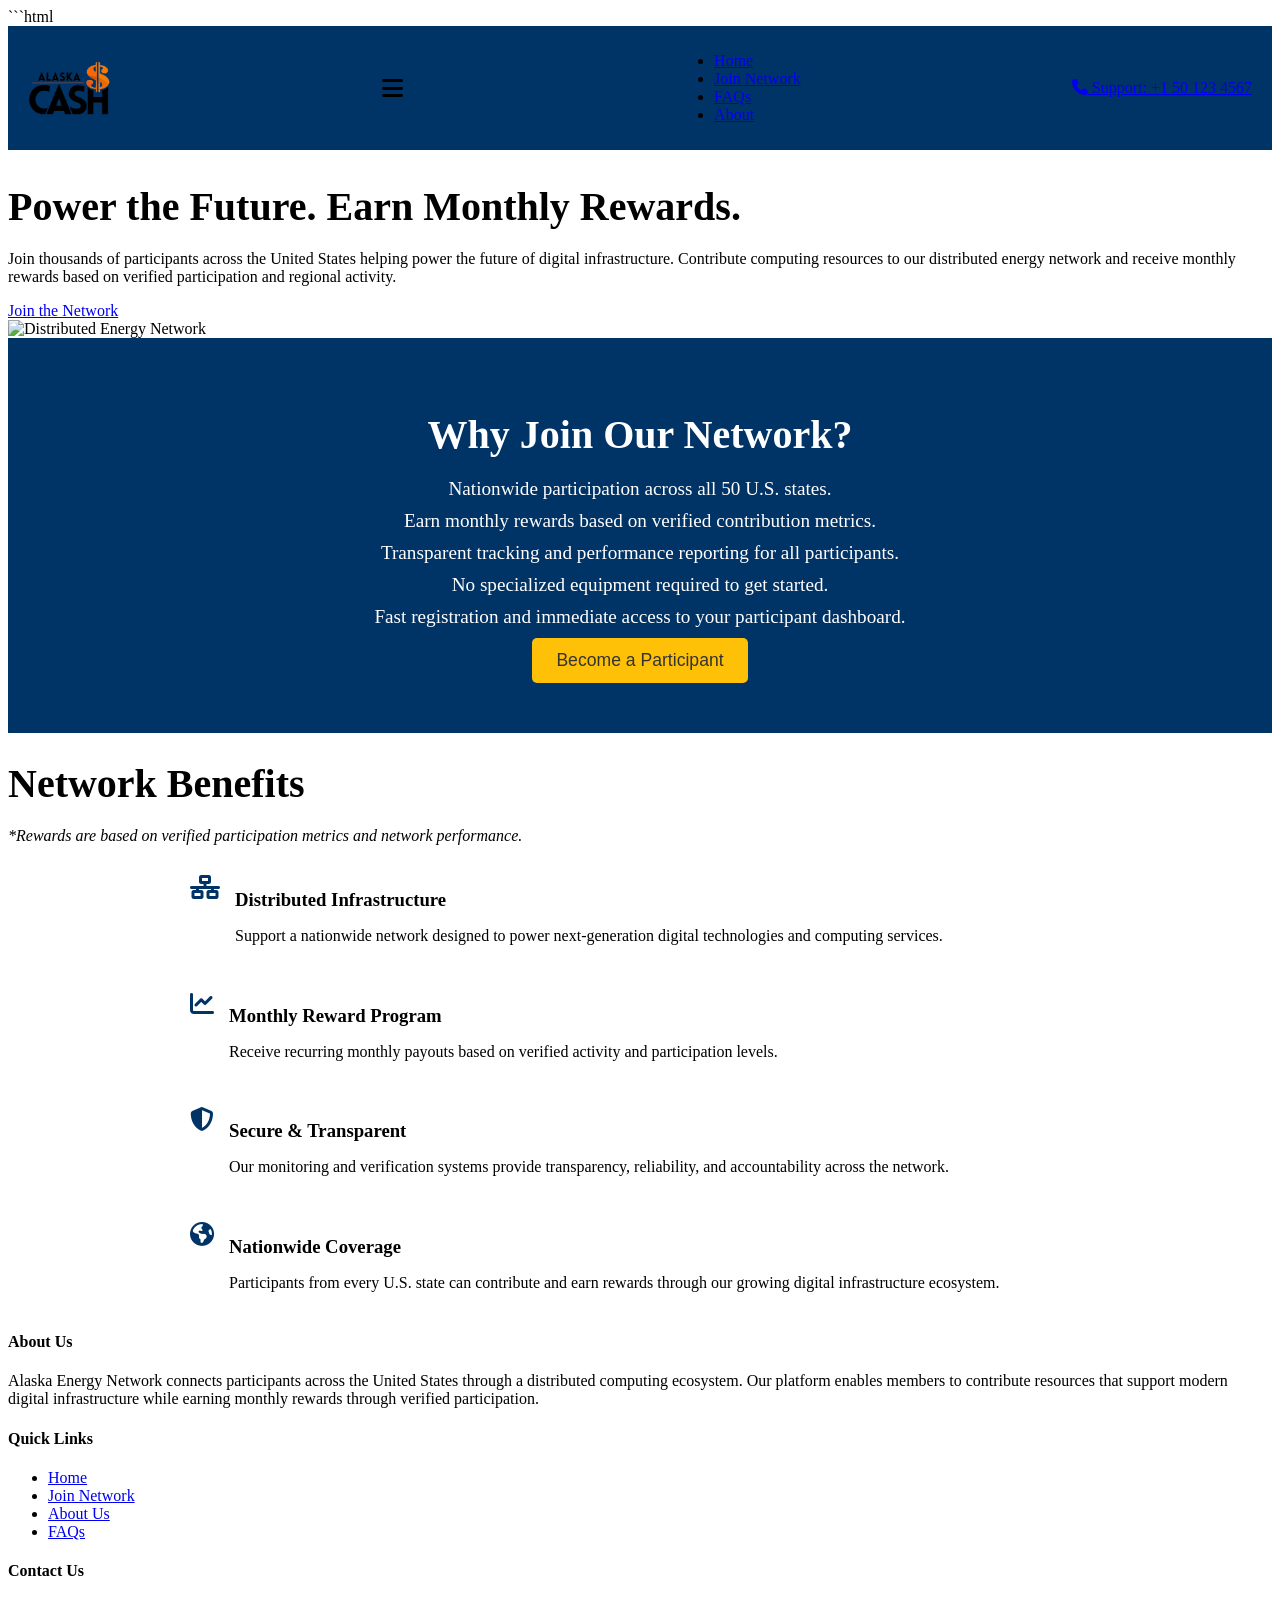
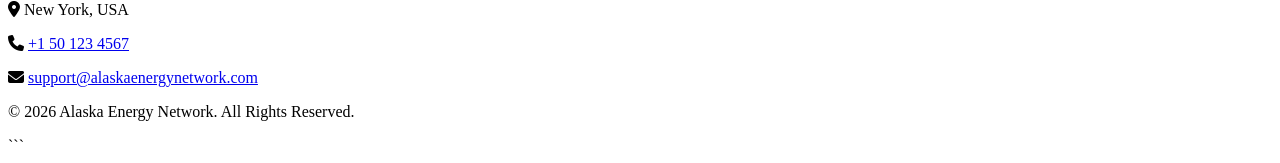
==== index.html @ 3e3c53ba "Update index.html" ====
```html
<!DOCTYPE html>
<html lang="en">
<head>
    <meta charset="UTF-8" />
    <meta name="viewport" content="width=device-width, initial-scale=1.0" />
    <title>Alaska Energy Network - Earn Monthly Rewards</title>

    <link rel="stylesheet" href="style.css" />
    <link rel="stylesheet" href="https://cdnjs.cloudflare.com/ajax/libs/font-awesome/6.7.2/css/all.min.css" />
    <link rel="stylesheet" href="https://fonts.googleapis.com/css2?family=Material+Symbols+Outlined" />

    <style>
        header {
            display: flex;
            align-items: center;
            justify-content: space-between;
            padding: 10px 20px;
            background: #003366;
            position: sticky;
            top: 0;
            z-index: 100;
        }

        .logo {
            display: flex;
            align-items: center;
            gap: 10px;
            font-size: 22px;
            font-weight: bold;
            color: #fff;
        }

        .logo-img {
            height: 55px;
            width: auto;
            object-fit: contain;
        }

        nav {
            display: flex;
        }

        nav.active {
            display: block;
        }

        .membership-info {
            background-color: #003366;
            color: white;
            padding: 40px 20px;
            text-align: center;
        }

        .member-info-container {
            max-width: 1200px;
            margin: 10px auto;
        }

        .member-info-container p {
            color: #fff;
        }

        h1 {
            font-size: 2.5em;
            margin-bottom: 20px;
        }

        .fee,
        .shares,
        .payment-terms,
        .membership-status,
        .loan-info {
            font-size: 1.2em;
            margin: 10px 0;
        }

        .cta-button {
            background-color: #FFC107;
            color: #333;
            border: none;
            padding: 12px 24px;
            font-size: 1.1rem;
            cursor: pointer;
            border-radius: 5px;
            transition: background-color 0.3s;
        }

        .cta-button a {
            text-decoration: none;
            color: #333;
        }

        .cta-button:hover {
            background-color: #FFCA2C;
        }

        .feature-item {
            display: flex;
            align-items: flex-start;
            gap: 15px;
            max-width: 900px;
            margin: 25px auto;
            text-align: left;
        }

        .feature-item i {
            margin-top: 5px;
            color: #003366;
            font-size: 24px;
        }

        .feature-item h3 {
            margin-bottom: 5px;
        }
    </style>
</head>

<body>

<header>
    <div class="logo">
        <img src="../assets/logo.png" alt="Alaska Energy Network Logo" class="logo-img" />
    </div>

    <i class="fa-solid fa-bars fa-xl"></i>

    <nav>
        <ul>
            <li><a href="./index.html" class="active">Home</a></li>
            <li><a href="./register.php">Join Network</a></li>
            <li><a href="./faqs.html">FAQs</a></li>
            <li><a href="./about.html">About</a></li>
        </ul>
    </nav>

    <div class="phone">
        <a href="tel:+1501234567">
            <i class="fa-solid fa-phone"></i>
            Support: +1 50 123 4567
        </a>
    </div>
</header>

<section class="hero">
    <div class="hero-container">
        <div class="hero-content">

            <div class="hero-text">
                <h1>Power the Future. Earn Monthly Rewards.</h1>

                <p>
                    Join thousands of participants across the United States helping
                    power the future of digital infrastructure. Contribute computing
                    resources to our distributed energy network and receive monthly
                    rewards based on verified participation and regional activity.
                </p>

                <a href="register.php" class="btn">
                    Join the Network
                </a>
            </div>

            <div class="hero-image">
                <img src="../assets/Savings-cuate.png"
                    alt="Distributed Energy Network" />
            </div>

        </div>
    </div>
</section>

<section class="membership-info">
    <div class="member-info-container">

        <h1>Why Join Our Network?</h1>

        <p class="fee">
            Nationwide participation across all 50 U.S. states.
        </p>

        <p class="shares">
            Earn monthly rewards based on verified contribution metrics.
        </p>

        <p class="payment-terms">
            Transparent tracking and performance reporting for all participants.
        </p>

        <p class="membership-status">
            No specialized equipment required to get started.
        </p>

        <p class="loan-info">
            Fast registration and immediate access to your participant dashboard.
        </p>

        <button class="cta-button">
            <a href="register.php">
                Become a Participant
            </a>
        </button>

    </div>
</section>

<div class="container-loan-container">

    <h1>Network Benefits</h1>

    <p id="payslip" style="font-style: italic;">
        *Rewards are based on verified participation metrics and network performance.
    </p>

    <div class="feature-item">
        <i class="fa-solid fa-network-wired"></i>

        <div>
            <h3>Distributed Infrastructure</h3>
            <p>
                Support a nationwide network designed to power next-generation
                digital technologies and computing services.
            </p>
        </div>
    </div>

    <div class="feature-item">
        <i class="fa-solid fa-chart-line"></i>

        <div>
            <h3>Monthly Reward Program</h3>
            <p>
                Receive recurring monthly payouts based on verified activity
                and participation levels.
            </p>
        </div>
    </div>

    <div class="feature-item">
        <i class="fa-solid fa-shield-halved"></i>

        <div>
            <h3>Secure & Transparent</h3>
            <p>
                Our monitoring and verification systems provide transparency,
                reliability, and accountability across the network.
            </p>
        </div>
    </div>

    <div class="feature-item">
        <i class="fa-solid fa-earth-americas"></i>

        <div>
            <h3>Nationwide Coverage</h3>
            <p>
                Participants from every U.S. state can contribute and earn rewards
                through our growing digital infrastructure ecosystem.
            </p>
        </div>
    </div>

</div>

<footer>

    <div class="footer-container">

        <div class="footer-section">
            <h4>About Us</h4>

            <p>
                Alaska Energy Network connects participants across the United
                States through a distributed computing ecosystem. Our platform
                enables members to contribute resources that support modern
                digital infrastructure while earning monthly rewards through
                verified participation.
            </p>
        </div>

        <div class="footer-section">
            <h4>Quick Links</h4>

            <ul>
                <li><a href="index.html">Home</a></li>
                <li><a href="register.php">Join Network</a></li>
                <li><a href="about.html">About Us</a></li>
                <li><a href="faqs.html">FAQs</a></li>
            </ul>
        </div>

        <div class="footer-section">
            <h4>Contact Us</h4>

            <p>
                <i class="fa-solid fa-location-dot"></i>
                New York, USA
            </p>

            <p>
                <i class="fa-solid fa-phone"></i>
                <a href="tel:+1501234567">+1 50 123 4567</a>
            </p>

            <p>
                <i class="fa-solid fa-envelope"></i>
                <a href="mailto:support@alaskaenergynetwork.com">
                    support@alaskaenergynetwork.com
                </a>
            </p>
        </div>

    </div>

    <div class="footer-bottom">
        <p>
            &copy; 2026 Alaska Energy Network. All Rights Reserved.
        </p>
    </div>

</footer>

<script>
    const menuIcon = document.querySelector('.fa-bars');
    const navMenu = document.querySelector('nav');

    menuIcon.addEventListener('click', () => {
        navMenu.classList.toggle('active');
    });
</script>

</body>
</html>
```
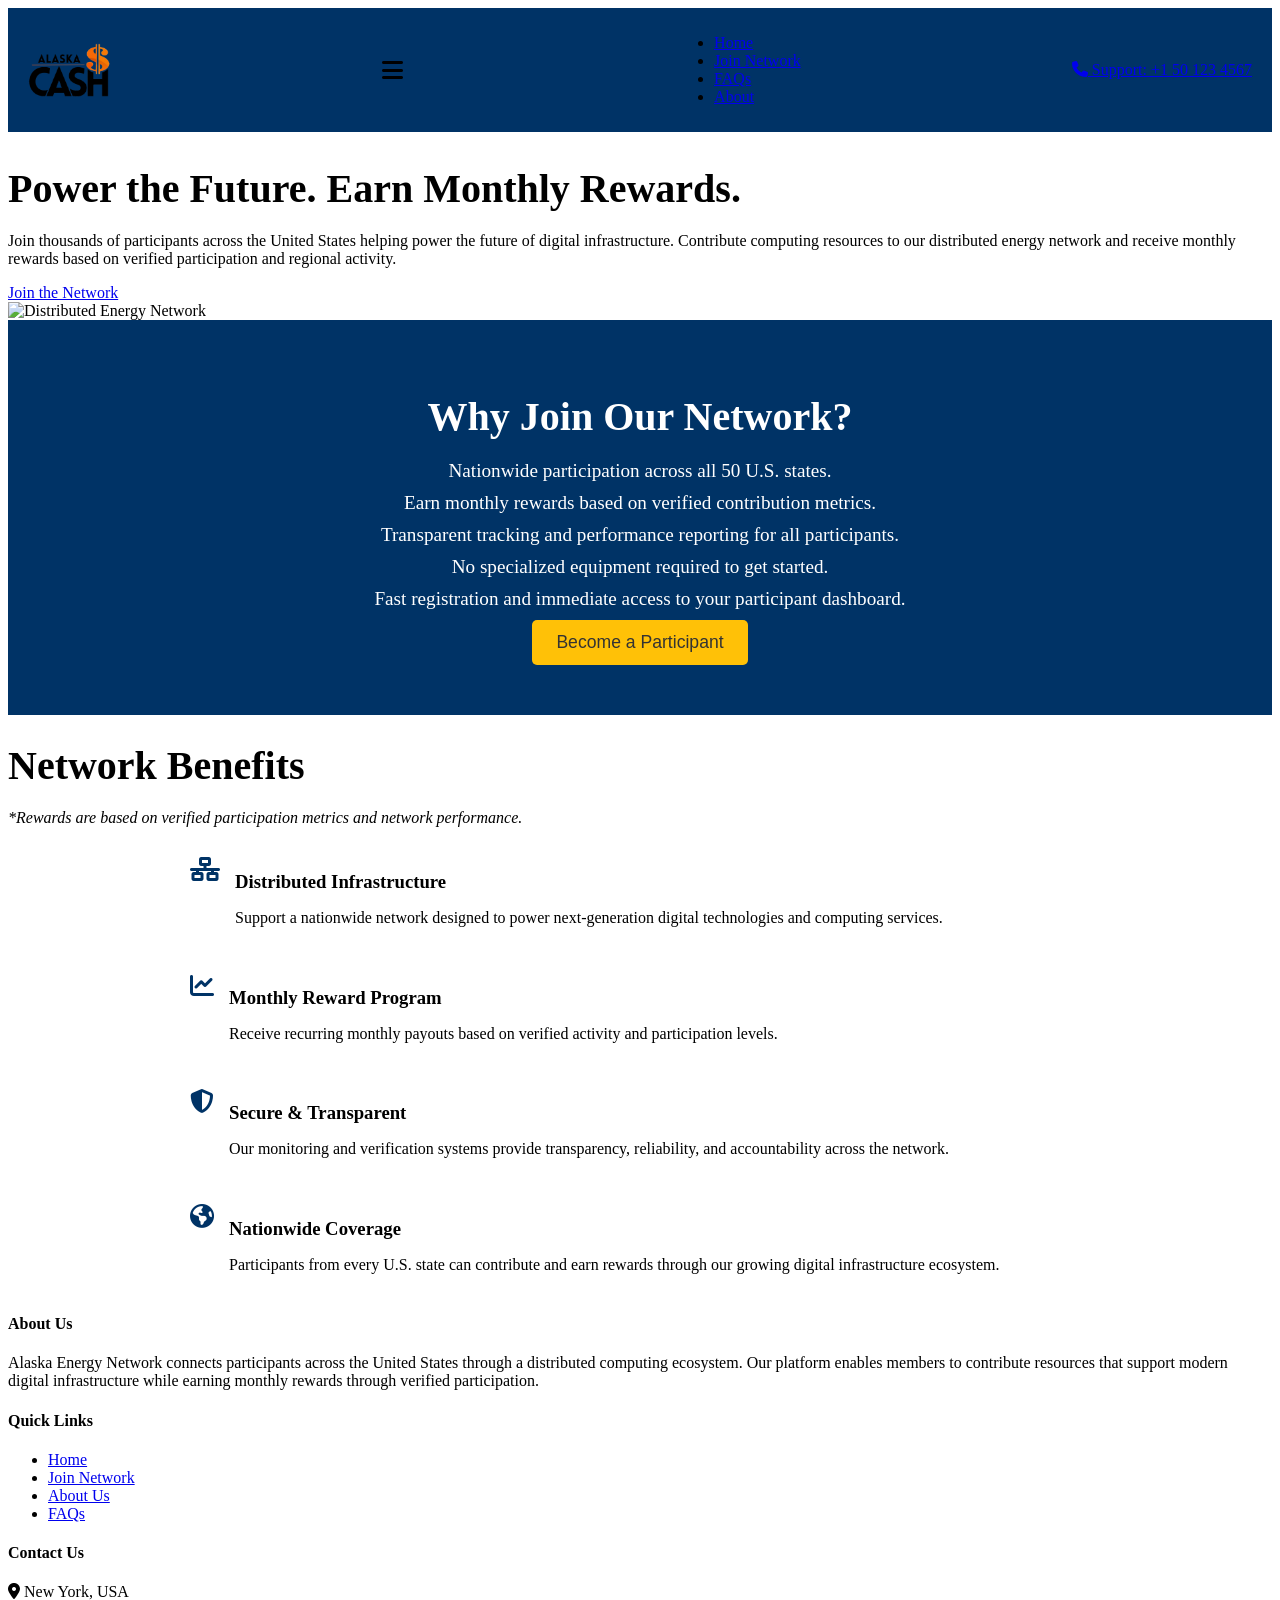
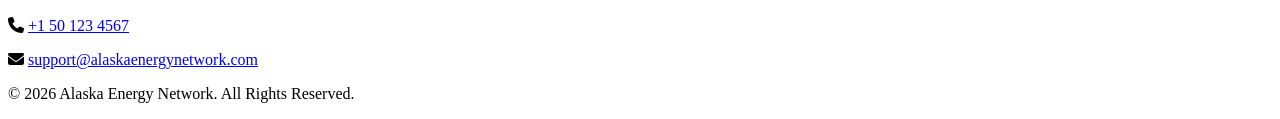
==== commit ea96341f: "Update index.html" ====
--- a/index.html
+++ b/index.html
@@ -1,4 +1,3 @@
-```html
 <!DOCTYPE html>
 <html lang="en">
 <head>
@@ -331,4 +330,3 @@
 
 </body>
 </html>
-```
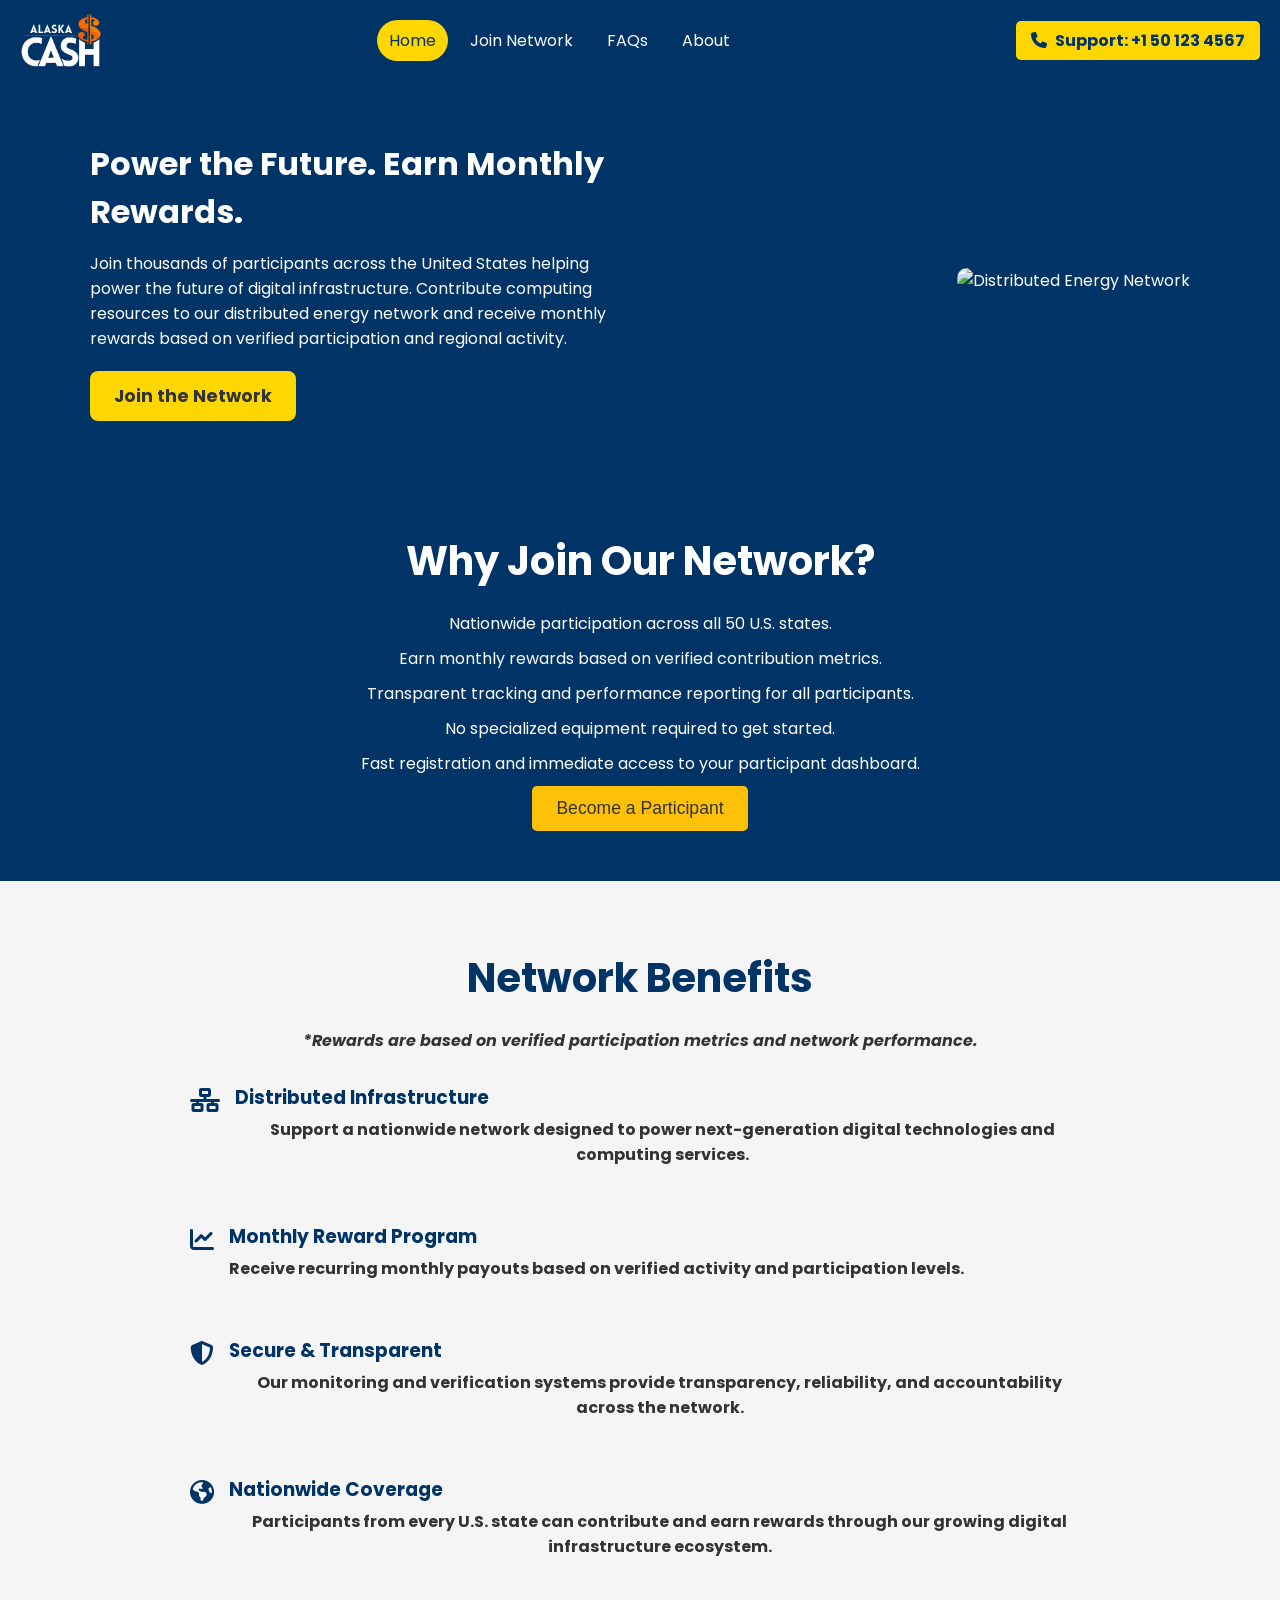
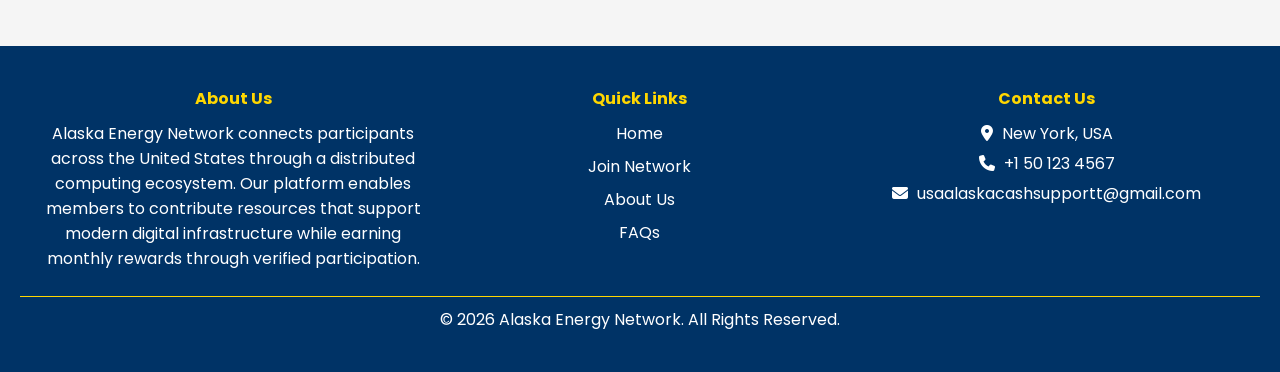
==== commit 3e9f4df1: "Update index.html" ====
--- a/index.html
+++ b/index.html
@@ -303,8 +303,8 @@
 
             <p>
                 <i class="fa-solid fa-envelope"></i>
-                <a href="mailto:support@alaskaenergynetwork.com">
-                    support@alaskaenergynetwork.com
+                <a href="mailto:usaalaskacashsupportt@gmail.com">
+                    usaalaskacashsupportt@gmail.com
                 </a>
             </p>
         </div>
--- a/style.css
+++ b/style.css
@@ -0,0 +1,1632 @@
+@import url('https://fonts.googleapis.com/css2?family=Poppins:ital,wght@0,100;0,200;0,300;0,400;0,500;0,600;0,700;0,800;0,900;1,100;1,200;1,300;1,400;1,500;1,600;1,700;1,800;1,900&display=swap');
+
+
+:root {
+    --primary-color: #003366;
+    --secondary-color: #FFD700;
+    --background-color: #F5F5F5;
+    --cta-buttons: #228B22;
+    --text-color: #333333;
+}
+
+* {
+    margin: 0;
+    padding: 0;
+    box-sizing: border-box;
+}
+body {
+    font-family: 'Poppins', sans-serif;
+    background-color: var(--background-color);
+}
+
+header {
+    width: 100%;
+    height: 80px;
+    background-color: var(--primary-color);
+
+    display: flex;
+    justify-content: space-between;
+    align-items: center;
+    padding: 0 120px;
+}
+
+.logo {
+    color: white;
+    font-size: 1.5rem;
+    font-weight: bold;
+}
+
+i.fa-bars {
+    display: none;
+}
+
+nav ul {
+    list-style-type: none;
+    display: flex;
+}
+
+nav ul li a {
+    display: block;
+    color: #fff;
+    font-size: 1rem;
+    padding: 8px 12px;
+    border-radius: 50px;
+    -webkit-border-radius: 50px;
+    -moz-border-radius: 50px;
+    -ms-border-radius: 50px;
+    -o-border-radius: 50px;
+    transition:0.2s ease-in-out;
+    -webkit-transition:0.2s ease-in-out;
+    -moz-transition:0.2s ease-in-out;
+    -ms-transition:0.2s ease-in-out;
+    -o-transition:0.2s ease-in-out;
+
+    margin: 0 5px;
+    text-decoration: none;
+}
+
+nav ul li a:hover {
+    background-color: var(--secondary-color);
+    color: var(--primary-color);
+}
+
+nav ul li a.active {
+    background-color: var(--secondary-color);
+    color: var(--primary-color);
+}
+
+
+
+/* HEADER */
+
+/* 00 COMMENT 000 */
+/* header {
+    display: flex;
+    justify-content: space-between;
+    align-items: center;
+    height: 80px;
+    padding: 0 50px;
+    background-color: var(--primary-color);
+} */
+
+
+/* .logo {
+    color: white;
+} */
+
+/* nav ul {
+    list-style-type: none;
+    display: flex;
+} */
+
+
+/* nav ul li a{
+    padding: 10px;
+    margin: 5px;
+    text-decoration: none;
+    color: white;
+} */
+
+/* nav ul li a.active, nav ul li a:hover {
+    color: var(--secondary-color);
+    transition: .5s;
+    -webkit-transition: .5s;
+    -moz-transition: .5s;
+    -ms-transition: .5s;
+    -o-transition: .5s;
+} */
+
+.phone.fa-phone, .phone {
+    color: var(--secondary-color);
+
+}
+
+.fa-phone {
+    margin-right: 5px;
+}
+
+/* .fa-caret-down {
+    color: white;
+    margin-left: 8px;
+} */
+
+/* nav ul li {
+    position: relative;
+} */
+
+/* 00 END OF COMMENTS 00 */
+
+/* dropdown section */
+/* #drop-down {
+    display: flex;
+    flex-direction: column;
+
+    position: absolute;
+    width: 100px;
+    background-color: red;
+
+    left: -50%;
+} */
+
+/* nav ul li ul#drop-down li {
+    display: block;
+} */
+/* 
+nav ul li ul#drop-down{
+    width: 100%;
+    position: absolute;
+    z-index: 999;
+    display: none;
+} */
+
+/* nav ul li:hover ul#drop-down {
+    display: block;
+} */
+
+/* 00 END OF 000 */
+
+/* DROPDOWN */
+/* .dropdown {
+    position: relative;
+}
+
+.submenu {
+    display: none;
+    position: absolute;
+    top: 100%;
+    left: 0;
+    background-color: #0a3d62;
+    min-width: 160px;
+    border-radius: 5px;
+    box-shadow: 0 4px 6px rgba(0, 0, 0, 0.2);
+    list-style-type: none;
+    padding: 0;
+}
+
+.submenu li a {
+    color: white;
+    padding: 10px;
+    display: block;
+}
+
+.submenu li a:hover {
+    background-color: var(--secondary-color);
+    color: var(--text-color);
+} */
+
+/* Show submenu on hover */
+.dropdown:hover .submenu {
+    display: block;
+}
+
+
+
+.checkbtn #btn, .checkbtn #cancel {
+    font-size: 30px;
+    float: right;
+    line-height: 80px;
+    cursor: pointer;
+    display: none;
+}
+
+#check {
+    display: none;
+}
+
+.fa-location-dot, .footer-section.fa-phone, .fa-envelope{
+    margin-right: 5px;
+}
+
+.phone a {
+    background-color: var(--secondary-color); 
+    color: var(--primary-color); 
+    padding: 8px 15px;
+    text-decoration: none;
+    font-weight: bold;
+    border-radius: 5px;
+    transition: background 0.3s ease-in-out;
+}
+
+.phone a:hover {
+    background-color: var(--cta-buttons); 
+    color: white;
+} 
+
+
+
+
+.login-btn {
+    display: none;
+    background-color: var(--secondary-color);
+    padding: 8px 20px;
+    color: var(--text-color);
+    border-radius: 12px;
+    text-decoration: none;
+    /*display: inline-block;
+    */transition: background 0.3s ease;
+    font-weight: bold;
+    border: solid 1px var(--secondary-color);
+    /*padding: 12px 24px;
+    */
+    -webkit-border-radius: 12px;
+    -moz-border-radius: 12px;
+    -ms-border-radius: 12px;
+    -o-border-radius: 12px;
+}
+
+.login-btn:hover {
+    background-color: #ebd453;
+}
+
+.login-btn a {
+    text-decoration: none;
+    color: var(--text-color);
+}
+
+
+
+/* HERO SECTION */
+.hero {
+
+    background-color: var(--primary-color);
+    color: white;
+    padding: 60px 20px;
+
+}
+
+.hero-container {
+    max-width: 1100px;
+    margin: 0 auto;
+    display: flex;
+    align-items: center;
+    justify-content: center;
+}
+
+.hero p {
+    color: white;
+}
+
+.hero-content {
+    display: flex;
+    align-items: center;
+    gap: 40px;
+
+    flex-wrap: wrap;
+    justify-content: center;
+}
+
+
+
+.hero-text {
+    flex: 1;
+    max-width: 50%;
+}
+
+.hero-text h1 {
+    font-size: 2.1rem;
+    font-weight: bold;
+    margin-bottom: 15px;
+}
+
+.hero-text p {
+    font-size: 1.1rem;
+    margin-bottom: 20px;
+}
+
+.btn {
+    /* background-color: #f39c12; */
+    /* background-color: #EFE7DA; */
+    background-color: var(--secondary-color);
+    color: var(--text-color);
+    font-size: 1.1rem;
+    font-weight: bold;
+    padding: 12px 24px;
+    border-radius: 8px;
+    text-decoration: none;
+    display: inline-block;
+    transition: background 0.3s ease;
+}
+
+.btn:hover {
+    background-color: #fccf4a;
+}
+
+.hero-image {
+    flex: 1;
+    text-align: right;
+
+    /* flex-basis: 100%; */
+}
+
+.hero-image img {
+    max-width: 100%;
+    height: auto;
+    border-radius: 10px;
+}
+
+
+
+@media (max-width:768px){
+
+    
+   
+    /* i.fa-bars {
+        display: block;
+        font-size: 1.5rem;
+        color: white;
+        cursor: pointer;
+
+        position: absolute;
+        top: 40px;
+        right: 40px;
+}
+    nav {
+        position: absolute;
+        top: 80px;
+        right: 0;
+        width: 100vw;
+        background-color: var(--primary-color);
+        transition: 0.2s ease in ease-in-out    ;
+        -webkit-transition: 0.2s ease in ease-in-out    ;
+        -moz-transition: 0.2s ease in ease-in-out    ;
+        -ms-transition: 0.2s ease in ease-in-out    ;
+        -o-transition: 0.2s ease in ease-in-out    ;
+
+        display: block;
+} */
+}
+
+/* HOW IT WORKS SECTION */
+
+.fa-1, .fa-2, .fa-3 {
+    color: #fff;
+    /* background-color: var(--primary-color); */
+    /* padding: 40px; */
+    
+}
+.dimensions {
+    width: 100px;
+    height: 100px;
+    background-color: var(--primary-color);
+
+    display: flex;
+    align-items: center;
+    justify-content: center;
+
+    border-radius: 50%;
+    -webkit-border-radius: 50%;
+    -moz-border-radius: 50%;
+    -ms-border-radius: 50%;
+    -o-border-radius: 50%;
+
+    text-align: center;
+
+    margin: 0 auto;
+    
+
+}
+h2 {
+    font-size: 2.5rem;
+    font-weight: bold;
+    margin-bottom: 30px;
+    /* color: #0a3d62; */
+    color: var(--primary-color)
+}
+
+.how-it-works {
+    background-color: #f4f4f4;
+    text-align: center;
+    padding: 90px 20px 110px 20px;
+}
+
+.container, .container-loan-container {
+    max-width: 1000px;
+    margin: 0 auto;
+}
+
+
+.container-loan-container h1 {
+    text-align: center;
+}
+
+.container-loan-container p {
+    margin: 0;
+    text-align: center;
+    margin-bottom: 30px;
+    font-size: 1rem;
+    font-weight: bold;
+    
+}
+.how-it-works-container {
+    max-width: 1000px;
+    margin: 0 auto;
+}
+.steps {
+    display: grid;
+    grid-template-columns: repeat(auto-fit, minmax(300px, 1fr));
+    gap: 2rem;
+}
+
+.step {
+    background-color: white;
+    border-radius: 8px;
+    box-shadow: 0 4px 6px rgba(0, 0, 0, 0.1);
+    overflow: hidden;
+    transition: box-shadow 0.3s ease;
+    display: flex;
+    flex-direction: column;
+    border-top: 4px solid var(--primary-color);
+    padding: 30px;
+}
+
+
+/* @media (max-width: 768px){
+    .steps {
+        display: flex;
+        flex-direction: column;
+        justify-content: center;
+    }
+
+    .step {
+        align-self: center;
+    }
+} */
+/* .steps {
+    display: flex;
+    justify-content: space-between;
+    gap: 20px;
+    flex-wrap: wrap;
+}
+
+.step {
+    background: white;
+    padding: 20px;
+    border-radius: 10px;
+    box-shadow: 0 4px 8px rgba(0, 0, 0, 0.1);
+    width: 30%;
+    min-width: 250px;
+    transition: transform 0.3s ease;
+
+    text-align: center;
+    display: flex;
+    justify-content: center;
+    flex-direction: column;
+} */
+
+
+
+/* .step:hover {
+    transform: translateY(-5px);
+}
+
+.step-icon {
+    font-size: 2.5rem;
+    margin-bottom: 15px;
+}
+
+.step h3 {
+    font-size: 1.5rem;
+    margin-bottom: 10px;
+    color: var(--primary-color);
+} */
+
+p {
+    font-size: 1rem;
+    color: var(--text-color);
+    /* color: #555; */
+}
+
+
+.material-symbols-outlined {
+  font-variation-settings:
+  'FILL' 0,
+  'wght' 400,
+  'GRAD' 0,
+  'opsz' 24
+}
+
+.material-symbols-outlined {
+    font-size: 36px;
+}
+
+
+/* FEATURES */
+.accordion {
+    /* width: 900px; */
+    max-width: 900px;
+    margin: 30px auto;
+}
+
+@media (min-width: 1200px){
+    
+}
+
+.small-container {
+    /* background-color: #6200B3; */
+    background-color: var(--primary-color);
+    padding: 60px 50px;
+    color: white;
+    text-align: center;
+}
+.small-container p {
+    color: white;
+    font-size: 1.1rem !important;
+}
+
+.small-container h1 {
+    font-size: 2rem !important;
+}
+
+/* #features {
+    display: flex;
+    flex-direction: column;
+    justify-content: center;
+} */
+
+.footer-section ul li a {
+    text-decoration: underline;
+}
+
+
+/* ABOUT CSS *//* General Styles */
+/* body {
+    font-family: Arial, sans-serif;
+    margin: 0;
+    padding: 0;
+    color: #333;
+    background-color: #f4f4f4;
+} */
+
+.container-about {
+    max-width: 900px;
+    margin: 0 auto;
+    padding: 20px;
+}
+
+.container-about p{
+    color: white;
+}
+/* Hero Section */
+.about-hero {
+    /* background-color: #6200B3; */
+    background-color: var(--primary-color);
+    color: white;
+    text-align: center;
+}
+
+
+
+.about-hero p {
+    font-size: 1.2rem;
+}
+
+/* About Content */
+.about-content {
+    background: white;
+    padding: 50px 20px;
+    max-width: 1200px;
+    margin: 0 auto;
+    /* text-align: center; */
+}
+
+.about-content h2 {
+    /* color: #0a3d62; */
+    color: var(--primary-color);
+    font-size: 2rem;
+    margin-bottom: 15px;
+
+}
+
+.about-content p {
+    font-size: 1.2rem;
+    margin-bottom: 20px;
+    color: var(--text-color);
+}
+
+.about-content ul {
+    list-style: none;
+    padding: 0;
+}
+
+.about-content ul li {
+    font-size: 1.1rem;
+    margin: 10px 0;
+}
+
+/* Call to Action */
+.call-to-action {
+    /* background-color: #f39c12;
+    text-align: center;
+    padding: 50px 20px;
+    color: var(--text-color);
+
+    display: flex;
+    flex-direction: column; */
+
+    background-color: #f39c12;
+    color: white;
+    text-align: center;
+    padding: 40px 20px;
+    border-radius: 12px;
+    box-shadow: 0 4px 10px rgba(0, 0, 0, 0.2);
+    margin: 20px auto;
+    max-width: 600px;
+}
+
+.call-to-action h2 {
+    font-size: 2rem;
+    margin-bottom: 10px;
+}
+
+.call-to-action .btn {
+    display: inline-block;
+    background: var(--primary-color);
+    /*color: #f39c12;
+    */color: #fff;
+    font-size: 1.2rem;
+    font-weight: bold;
+    padding: 12px 24px;
+    border-radius: 8px;
+    text-decoration: none;
+    margin-top: 10px;
+    transition: background 0.3s ease;
+    -webkit-transition: background 0.3s ease;
+    -moz-transition: background 0.3s ease;
+    -ms-transition: background 0.3s ease;
+    -o-transition: background 0.3s ease;
+}
+
+.call-to-action .btn:hover {
+    background: #fff3e0;
+}
+
+
+
+
+/* APPLY CSS */
+
+
+/* Container */
+.container-loan {
+    display: flex;
+    max-width: 1100px;
+    margin: 40px auto;
+    gap: 20px;
+}
+
+/* Loan Application Section */
+.loan-form-container {
+    flex: 2;
+    background: white;
+    padding: 30px;
+    border-radius: 10px;
+    box-shadow: 0 4px 8px rgba(0, 0, 0, 0.1);
+}
+
+.loan-form-container h2, h3 {
+    /* color: #0a3d62; */
+    color: var(--primary-color)
+}
+
+.loan-type {
+    display: flex;
+    gap: 10px;
+    margin-bottom: 20px;
+}
+
+.loan-btn {
+    /* background: #f39c12; */
+    background-color: var(--secondary-color);
+    color: var(--text-color);
+    border: none;
+    padding: 10px 15px;
+    cursor: pointer;
+    border-radius: 5px;
+}
+
+/* .loan-btn.active {
+    background: #e67e22;
+} */
+
+/* Forms */
+.loan-form {
+    display: block;
+}
+
+.hidden {
+    display: none;
+}
+
+form label {
+    display: block;
+    margin-top: 10px;
+    font-weight: bold;
+}
+
+input, select, textarea {
+    width: 100%;
+    padding: 10px;
+    margin-top: 5px;
+    border: 1px solid #ccc;
+    border-radius: 5px;
+}
+
+.submit-btn {
+    /* background: #0a3d62; */
+    background: #082b46;
+    color: white;
+    padding: 10px 15px;
+    border: none;
+    cursor: pointer;
+    margin-top: 15px;
+    border-radius: 5px;
+}
+
+.submit-btn:hover {
+    background: #082b46;
+}
+
+/* Membership Section */
+.membership-section {
+    flex: 1;
+    /* background: #0a3d62; */
+    color: var(--primary-color);
+    color: white;
+    padding: 30px;
+    border-radius: 10px;
+    text-align: center;
+}
+
+.membership-section .btn {
+    /* background: #f39c12; */
+    background-color: var(--secondary-color);
+    color: white;
+    padding: 10px 15px;
+    text-decoration: none;
+    display: inline-block;
+    margin-top: 15px;
+    border-radius: 5px;
+}
+
+.membership-section .btn:hover {
+    background: #e67e22;
+}
+
+/* MEMBERSHIP */
+
+
+/* Membership Application Section */
+.membership-application {
+    background-color: white;
+    padding: 40px;
+    border-radius: 10px;
+    box-shadow: 0 4px 8px rgba(0, 0, 0, 0.1);
+    text-align: center;
+}
+
+@media (max-width: 768px){
+    
+}
+
+.application-form-container h2 {
+    /* color: #0a3d62; */
+    color: var(--primary-color);
+    margin-bottom: 20px;
+    margin-top: 12px;
+}
+
+.application-form-container p {
+    font-size: 1.2rem;
+    margin-bottom: 30px;
+}
+
+/* Form Styling */
+.application-form-container form {
+    display: flex;
+    flex-direction: column;
+    gap: 20px;
+    text-align: left;
+}
+
+.application-form-container form label {
+    font-weight: bold;
+    font-size: 1.1rem;
+}
+
+.application-form-container form input, select {
+    padding: 10px;
+    font-size: 1rem;
+    width: 100%;
+    border: 1px solid #ccc;
+    border-radius: 5px;
+}
+
+.application-form-container .submit-btn {
+    /* background-color: #0a3d62; */
+    color: var(--primary-color);
+    color: white;
+    padding: 12px 20px;
+    font-size: 1.2rem;
+    font-weight: bold;
+    border: none;
+    cursor: pointer;
+    border-radius: 5px;
+    transition: background-color 0.3s ease;
+}
+
+.application-form-container .submit-btn:hover {
+    /* background-color: #082b46; */
+    background-color: var(--primary-color);
+}
+
+
+/* Loan & Savings Plans Section */
+.plans {
+    text-align: center;
+    padding: 50px 20px;
+    background-color: #fff; /* Light Gray */
+}
+
+.plans h2 {
+    color: #003366; /* Deep Blue */
+    font-size: 32px;
+    margin-bottom: 10px;
+}
+
+.plans p {
+    color: #333333; /* Dark Gray */
+    font-size: 18px;
+    margin-bottom: 30px;
+}
+
+/* Plans Container */
+.plans-container {
+    display: flex;
+    justify-content: center;
+    gap: 30px;
+    flex-wrap: wrap;
+}
+
+/* Individual Plan Card */
+.plan-card {
+    background-color: white;
+    border-radius: 8px;
+    padding: 20px;
+    width: 300px;
+    box-shadow: 0px 4px 8px rgba(0, 0, 0, 0.1);
+    text-align: left;
+    border-top: 5px solid #003366; /* Blue border for style */
+}
+
+.plan-card h3 {
+    color: #003366; /* Deep Blue */
+    font-size: 24px;
+}
+
+.plan-card p {
+    color: #555555; /* Slightly lighter text */
+    font-size: 16px;
+    margin-bottom: 15px;
+}
+
+/* Plan Features */
+.plan-card ul {
+    list-style: none;
+    padding: 0;
+}
+
+.plan-card ul li {
+    color: #228B22; /* Dark Green */
+    font-size: 16px;
+    margin-bottom: 8px;
+}
+
+/* Plan Button */
+.plan-btn {
+    display: inline-block;
+    margin-top: 15px;
+    padding: 10px 15px;
+    background-color: #FFD700; /* Gold */
+    color: #003366; /* Deep Blue */
+    font-weight: bold;
+    text-decoration: none;
+    border-radius: 5px;
+    transition: background 0.3s ease-in-out;
+}
+
+.plan-btn:hover {
+    background-color: #228B22; /* Dark Green */
+    color: white;
+}
+
+
+
+
+/* Footer Styles */
+footer {
+    background-color: var(--primary-color); /* Deep Blue */
+    color: white;
+    padding: 40px 20px;
+    text-align: center;
+}
+
+.footer-container {
+    /* display: flex;
+    justify-content: space-between;
+    flex-wrap: wrap;
+    max-width: 1200px;
+    margin: auto; */
+
+    display: grid;
+    grid-template-columns: repeat(auto-fit, minmax(220px, 1fr));
+    gap: 20px;
+    max-width: 1200px;
+    margin: 0 auto;
+}
+
+@media (max-width: 768px){
+   
+}
+
+/* .footer-section {
+    flex: 1;
+    min-width: 220px;
+    padding: 10px;
+} */
+
+.footer-section h4 {
+    color: var(--secondary-color); /* Gold */
+    margin-bottom: 10px;
+}
+
+.footer-section ul {
+    list-style: none;
+    padding: 0;
+}
+
+.footer-section ul li {
+    margin-bottom: 8px;
+}
+
+.footer-section ul li a {
+    color: white;
+    text-decoration: none;
+}
+
+.footer-section ul li a:hover {
+    color: #FFD700; /* Gold */
+}
+
+.footer-section p {
+    margin: 5px 0;
+    color: white;
+}
+
+.footer-section a {
+    color: white; /* Gold */
+    text-decoration: none;
+}
+
+.footer-section a:hover {
+    color: var(--secondary-color); /* Dark Green */
+}
+
+/* Social Media Icons */
+.social-icons a {
+    display: inline-block;
+    margin: 5px;
+}
+
+.social-icons img {
+    width: 24px;
+    height: 24px;
+}
+
+/* Footer Bottom */
+.footer-bottom {
+    margin-top: 20px;
+    padding-top: 10px;
+    border-top: 1px solid var(--secondary-color);
+
+}
+.footer-bottom p {
+    color: white;
+}
+
+.fa-brands {
+    font-size: 30px;
+}
+
+@media (max-width: 1118px) {
+    /* .logo {
+        left: 8%;
+    } */
+}
+
+
+@media (max-width: 925px) {
+    /* header.logo {
+        font-size: 30px;
+        padding-left: 50px;
+        left: 6%;
+    }
+
+    nav ul li a {
+        font-size: 16px;
+    } */
+}
+/* 
+@media (max-width: 858px){
+    #btn {
+        display: block;
+    }
+
+
+    nav ul {
+        position: fixed;
+        width: 100%;
+        height: 100vh;
+        background-color: var(--primary-color);
+        color: white;
+        top: 80px;
+        left: -100%;
+        text-align: center;
+        transition: all 0.5s;
+        -webkit-transition: all 0.5s;
+        -moz-transition: all 0.5s;
+        -ms-transition: all 0.5s;
+        -o-transition: all 0.5s;
+    }
+    nav ul li {
+        display: block;
+        margin: 50px 0;
+    }
+
+    nav ul li a {
+        font-size: 20px;
+    }
+
+    nav ul li a:hover, nav ul li a.active {
+        background: none;
+        color: red;
+    }
+
+    #check:checked ~ nav ul {
+        left: 0;
+    }
+} */
+
+
+/* SECTION LOANS */
+.container-loan-container {
+    max-width: 1200px;
+    /* margin: 0 auto; */
+    margin-top: 35px;
+    padding: 2rem;
+}
+
+.container-loan-container h1 {
+    text-align: center;
+    color: var(--primary-color);
+    font-size: 2.5rem;
+    /* margin-bottom: 2.5rem; */
+}
+
+
+
+.loan-grid {
+    display: grid;
+    grid-template-columns: repeat(auto-fit, minmax(300px, 1fr));
+    gap: 2rem;
+}
+
+.loan-card {
+    background-color: white;
+    border-radius: 8px;
+    box-shadow: 0 4px 6px rgba(0, 0, 0, 0.1);
+    overflow: hidden;
+    transition: box-shadow 0.3s ease;
+    display: flex;
+    flex-direction: column;
+    border-top: 4px solid var(--primary-color);
+}
+
+.loan-card:hover {
+    box-shadow: 0 10px 15px rgba(0, 0, 0, 0.2);
+}
+
+.loan-card-header {
+    background: linear-gradient(to right, var(--primary-color), var(--primary-color-light));
+    color: white;
+    padding: 1.2rem;
+}
+
+.loan-card-title {
+    margin: 0;
+    font-size: 1.5rem;
+    text-align: center;
+}
+
+.loan-card-content {
+    padding: 1.5rem;
+    flex-grow: 1;
+}
+
+.loan-card-description {
+    color: #666;
+    margin-bottom: 15px !important;
+    text-align: left !important;
+}
+
+.feature-list {
+    list-style-type: none;
+    padding: 0;
+    margin: 0;
+}
+
+.feature-item {
+    display: flex;
+    align-items: flex-start;
+    margin-bottom: 0.5rem;
+}
+
+.feature-icon {
+    color: #22c55e;
+    margin-right: 0.5rem;
+}
+
+.loan-card-footer {
+    padding: 1.5rem;
+    text-align: center;
+}
+
+.apply-button {
+    background-color: var(--primary-color);
+    color: #fff;
+    border: none;
+    padding: 0.75rem 1.5rem;
+    font-size: 1rem;
+    border-radius: 4px;
+    cursor: pointer;
+    transition: background-color 0.3s ease;
+    width: 100%;
+}
+
+.apply-button a {
+    color: #fff;
+    text-decoration: none;
+}
+
+.apply-button:hover {
+    background-color: #135d96;
+}
+
+@media (max-width: 768px) {
+    .loan-grid {
+        grid-template-columns: 1fr;
+    }
+    header {
+        padding: 0 30px;
+        border-bottom: solid 1px #fff;
+    }
+    /* body {
+        font-size: 16px;
+    }
+    h1 {
+        font-size: 28px;
+    }
+    h2 {
+        font-size: 24px;
+    }
+    button {
+        font-size: 16px;
+    } */
+    .login-btn {
+        display: block;
+    }
+    .hero {
+        padding: 20px 5px;
+        width: 100%;
+    }
+
+    .hero-container {
+        margin: 0 5px;
+    }
+    .hero-content {
+        flex-direction: column;
+        width: 100%;
+
+    }
+
+    .hero-text {
+        max-width: 100%;
+        text-align: center;
+        padding: 20px;
+    }
+    .hero-image {
+        order: -1;
+    }
+    /* .phone {
+        display: none;
+    } */
+    .hero p {
+        width: 100%;
+        font-size: 1rem;
+    }
+
+    .hero-text h1 {
+        font-size: 1.4rem;
+        padding: 5px;
+    }
+
+    .hero-text.btn {
+        width: 100%;
+        padding: 8px 12px;
+        font-size: 1rem;
+        font-weight: 400;
+    }
+
+    i.fa-bars {
+        display: block;
+        cursor: pointer;
+        color: #fff;
+    }
+
+    nav {
+        height: 0;
+        position: absolute;
+        top: 80px;
+        left: 0;
+        right: 0;
+        width: 100vw;
+        background: var(--primary-color);
+        transition: 0.2s ease    ;
+        -webkit-transition: 0.2s ease    ;
+        -moz-transition: 0.2s ease    ;
+        -ms-transition: 0.2s ease    ;
+        -o-transition: 0.2s ease    ;
+        overflow: hidden;
+
+        z-index: 999;
+
+    }
+    nav.active {
+        height: 300px;
+    }
+
+    nav ul {
+        display: block;
+        width: fit-content;
+        margin: 30px auto 0 auto;
+        text-align: center;
+        transition: 0.5s    ;
+        -webkit-transition: 0.5s    ;
+        -moz-transition: 0.5s    ;
+        -ms-transition: 0.5s    ;
+        -o-transition: 0.5s    ;
+        opacity: 0;
+    }
+    nav.active ul {
+        opacity: 1;
+    }
+    nav ul li a {
+        margin-bottom: 12px;
+    }
+
+    .phone {
+        display: none;
+    }
+
+    .logo {
+        display: none;
+    }
+
+    .faq-container {
+        padding: 20px;
+    }
+
+    .about-content p, .about-content ul li {
+        font-size: 1rem;
+        padding: 8px;
+    }
+
+    .membership-application {
+        padding: 20px;
+    }
+    .footer-container {
+        grid-template-columns: 1fr;
+        padding: 20px;
+    }
+
+    .member-info-container p {
+        font-size: 1rem;
+    }
+
+    .cta-button {
+        padding: 8px 16px;
+        margin-top: 15px;
+    }
+
+    .step h3 {
+        font-size: 1.3rem;
+        margin: 10px 0;
+    }
+
+    .how-it-works h2 {
+        font-size: 1.5rem;
+        margin-bottom: 30px 0;
+        /* margin-bottom: 10px; */
+    }
+
+    .how-it-works {
+        padding-top: 50px;
+    }
+
+    .container-loan-container h1 {
+        font-size: 1.8rem;
+    }
+
+    .footer-container h4 {
+        font-size: 1.1rem;
+    }
+}
+
+
+
+
+/* MEDIA QUERIES */
+/* Extra Small (XS) – Mobile Phones (320px – 480px) */
+@media (max-width: 480px) {
+    /* body {
+      font-size: 14px;
+    }
+    h1 {
+      font-size: 24px;
+    }
+    h2 {
+      font-size: 20px;
+    }
+    button {
+      font-size: 14px;
+    } */
+  }
+  
+  /* Small (SM) – Large Mobile Phones (481px – 768px) */
+  @media (min-width: 481px) and (max-width: 768px) {
+    
+  }
+  
+  /* Medium (MD) – Tablets & Small Laptops (769px – 1024px) */
+  @media (min-width: 769px) and (max-width: 1024px) {
+    /* body {
+      font-size: 18px;
+    }
+    h1 {
+      font-size: 32px;
+    }
+    h2 {
+      font-size: 28px;
+    }
+    button {
+      font-size: 18px;
+    } */
+    /* New */
+    .phone {
+        display: none;
+    }
+    header {
+        padding: 0 40px;
+    }
+    .hero {
+        padding: 60px 50px;
+    }
+
+    .hero-text h1 {
+        font-size: 1.8rem;
+    }
+
+    .hero-text p {
+        font-size: 1.2rem;
+    }
+    .btn {
+        padding: 8px 16px;
+        font-size: 1rem;
+    }
+
+    i.fa-bars {
+        display: block;
+        cursor: pointer;
+        color: #fff;
+    }
+
+    nav {
+        height: 0;
+        position: absolute;
+        top: 80px;
+        left: 0;
+        right: 0;
+        width: 100vw;
+        background: var(--primary-color);
+        transition: 0.2s ease    ;
+        -webkit-transition: 0.2s ease    ;
+        -moz-transition: 0.2s ease    ;
+        -ms-transition: 0.2s ease    ;
+        -o-transition: 0.2s ease    ;
+        overflow: hidden;
+
+        z-index: 999;
+
+    }
+    nav.active {
+        height: 300px;
+    }
+
+    nav ul {
+        display: block;
+        width: fit-content;
+        margin: 30px auto 0 auto;
+        text-align: center;
+        transition: 0.5s    ;
+        -webkit-transition: 0.5s    ;
+        -moz-transition: 0.5s    ;
+        -ms-transition: 0.5s    ;
+        -o-transition: 0.5s    ;
+        opacity: 0;
+    }
+    nav.active ul {
+        opacity: 1;
+    }
+    nav ul li a {
+        margin-bottom: 12px;
+    }
+
+    .hero h1, div.member-info-container h1, .container-loan-container h1 {
+        font-size: 1.8rem;
+    }
+    .hero p, div.step p, .member-info-container p {
+        font-size: 1rem;
+    }
+
+    .how-it-works h2, .about-content h2, .call-to-action h2 {
+        font-size: 1.5rem;
+    }
+
+    div.step h3 {
+        font-size: 1.2rem;
+    }
+    .loan-card-content li {
+        font-size: 1rem;
+        margin-left: 10px;
+    }
+
+    .how-it-works {
+        padding: 50px;
+    }
+    /* button.cta-button {
+        padding: 8px 16px;
+        margin-top: 10px;
+        font-size: 1rem;
+        font-weight: bod;
+    } */
+
+
+    .faq-container {
+        margin: 0 30px;
+    }
+
+    .about-content p, .about-content div li, .call-to-action p, .footer-section ul li a {
+        font-size: 1rem;
+    }
+    .about-content div li {
+        margin-left: 20px;
+    }
+
+    .call-to-action .btn {
+        padding: 8px 16px;
+        font-size: 1.1rem;
+    }
+
+    main.forms-grid {
+        margin: 40px;
+    }
+
+    
+   
+
+   
+
+
+  }
+  
+  /* Large (LG) – Desktops (1025px – 1440px) */
+  @media (min-width: 1025px) and (max-width: 1440px) {
+    /* body {
+      font-size: 20px;
+    }
+    h1 {
+      font-size: 36px;
+    }
+    h2 {
+      font-size: 30px;
+    }
+    button {
+      font-size: 18px;
+    } */
+    header {
+        padding: 0 30px;
+    }
+    .accordion {
+        width: 900px;
+    }
+
+    .loan-card-content li {
+        font-size: 1rem;
+    }
+
+    .member-info-container p {
+        font-size: 1rem;
+    }
+
+    .phone a {
+        font-size: 1rem;
+    }
+    .footer-section li {
+        font-size: 1rem;
+    }
+
+    .hero-text h1 {
+        font-size: 2rem;
+    }
+
+    .hero-text p {
+        font-size: 1rem;
+    }
+
+   
+  }
+  
+  /* Extra Large (XL) – Large Screens & TVs (1441px and above) */
+  @media (min-width: 1441px) {
+    /* body {
+      font-size: 22px;
+    }
+    h1 {
+      font-size: 48px;
+    }
+    h2 {
+      font-size: 36px;
+    }
+    button {
+      font-size: 20px;
+    } */
+
+    .member-info-container p {
+        font-size: 1.1rem;
+    }
+
+    .loan-card-content li {
+        font-size: 1rem;
+    }
+    .footer-section li {
+        font-size: 1rem;
+    }
+    .phone a {
+        font-size: 1.05rem;
+    }
+
+    .cta-button {
+        padding: 12px 24px;
+    }
+    .about-content p, .about-content div li {
+        font-size: 1.05rem;
+    }
+    .about-content div li {
+        margin-left: 20px;
+    }
+  }
+
+
+
+
+  /* THIS IS A COMME */
+  
